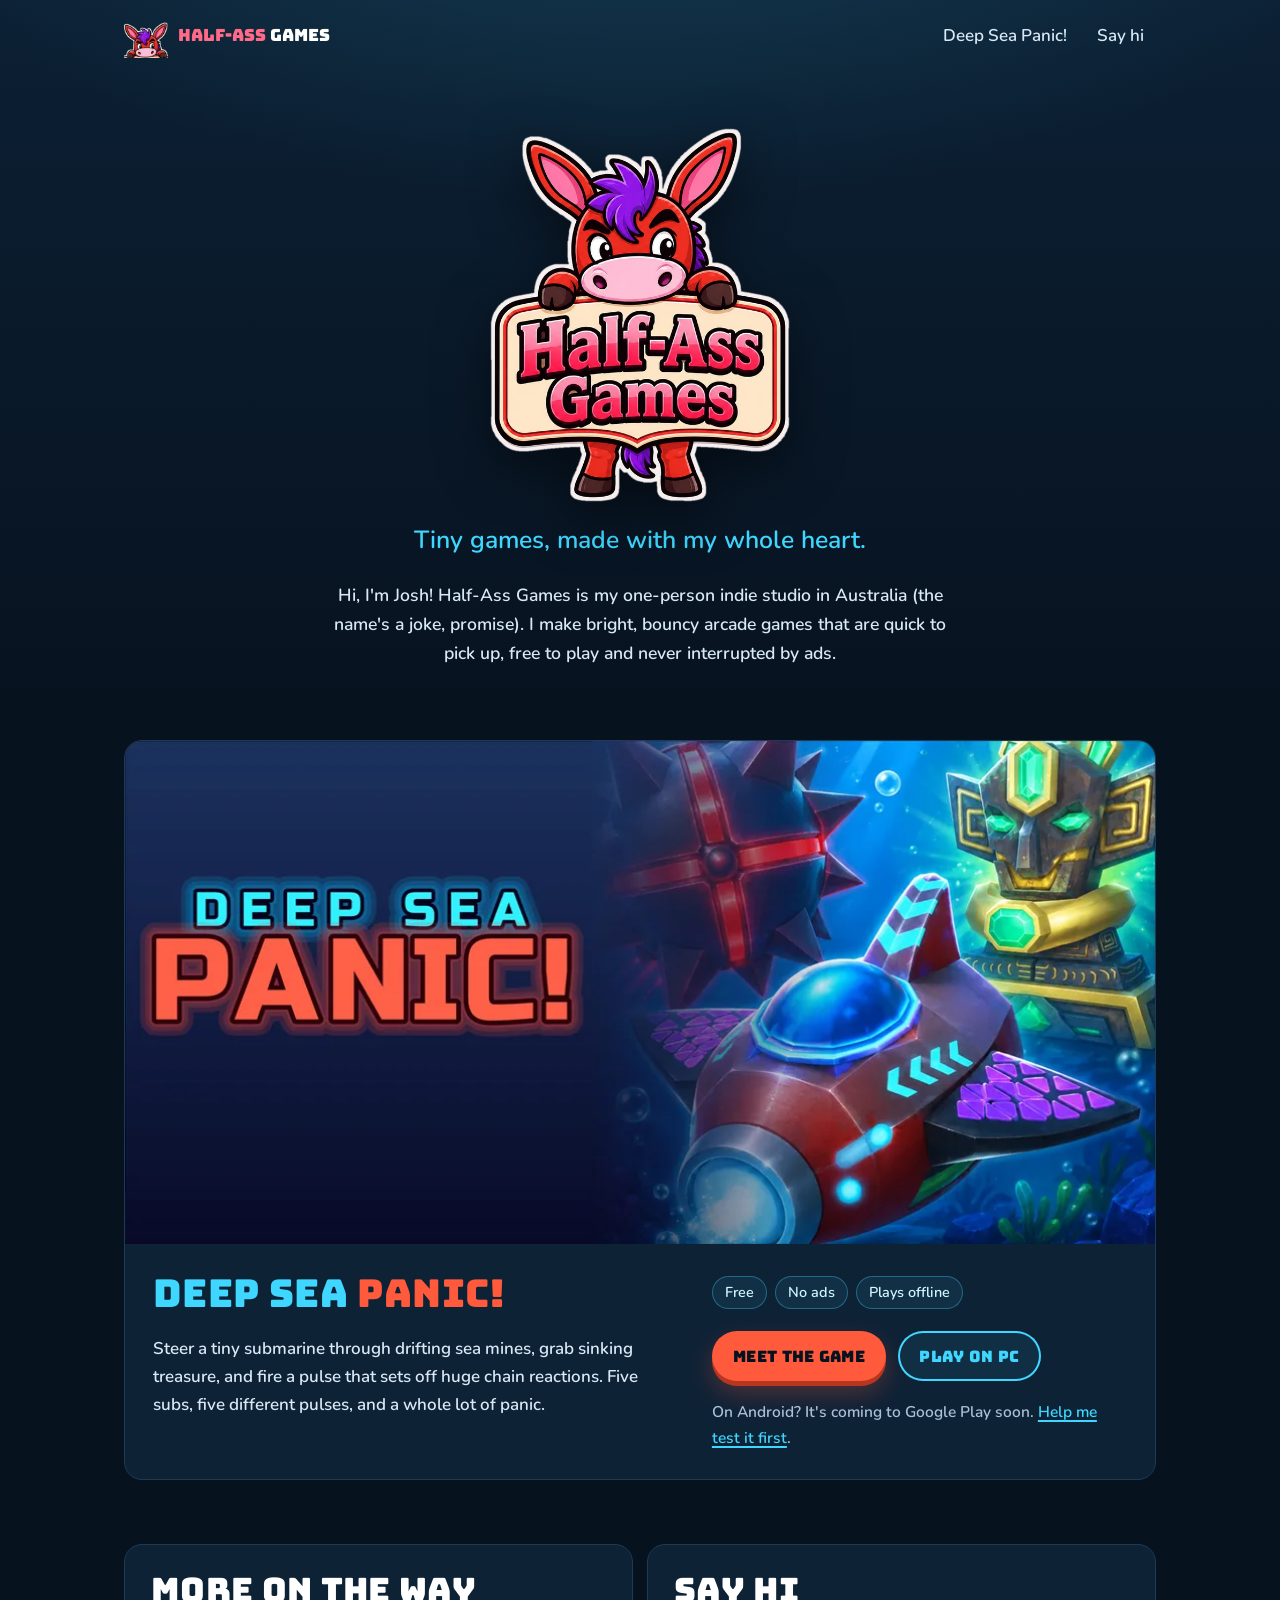
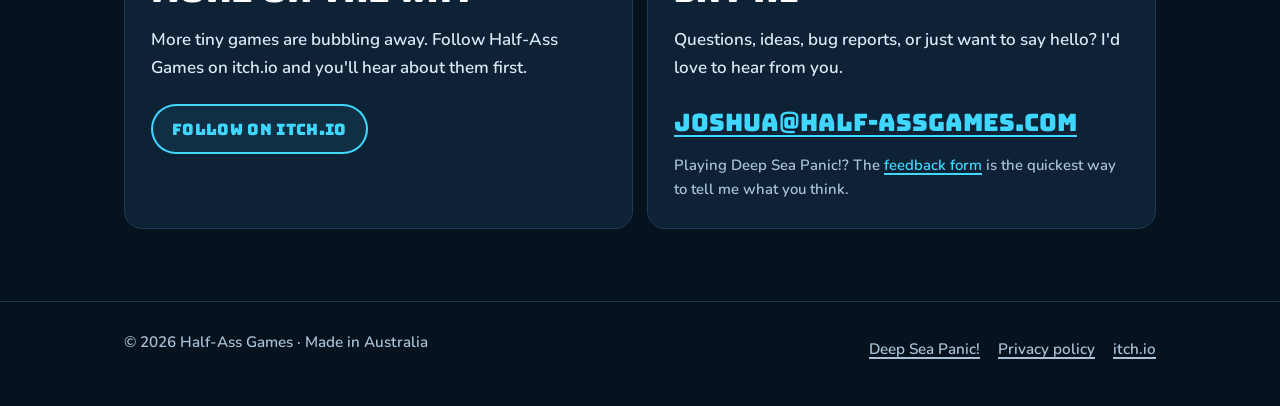
==== docs/index.html @ 7a8c6b15 "First version of the Half-Ass Games website Home page, the Deep Sea Panic! page and the privacy poli" ====
<!doctype html>
<html lang="en-AU">
<head>
  <meta charset="utf-8">
  <meta name="viewport" content="width=device-width, initial-scale=1">
  <title>Half-Ass Games: tiny games, made with heart</title>
  <meta name="description" content="Half-Ass Games is a one-person indie studio in Australia making bright, bouncy arcade games. Play Deep Sea Panic! free, with no ads.">
  <link rel="canonical" href="https://half-assgames.com/">
  <meta name="theme-color" content="#07121F">
  <link rel="icon" href="favicon-48.png" sizes="48x48" type="image/png">
  <link rel="icon" href="icon-192.png" sizes="192x192" type="image/png">
  <link rel="apple-touch-icon" href="apple-touch-icon.png">
  <link rel="preload" href="fonts/bungee.woff2" as="font" type="font/woff2" crossorigin>
  <link rel="stylesheet" href="css/site.css">

  <meta property="og:type" content="website">
  <meta property="og:site_name" content="Half-Ass Games">
  <meta property="og:title" content="Half-Ass Games">
  <meta property="og:description" content="A tiny indie studio in Australia making bright, bouncy arcade games. Free to play, no ads.">
  <meta property="og:url" content="https://half-assgames.com/">
  <meta property="og:image" content="https://half-assgames.com/img/half-ass-games-share.jpg">
  <meta property="og:image:width" content="1200">
  <meta property="og:image:height" content="630">
  <meta property="og:image:alt" content="The Half-Ass Games logo: a cheeky red donkey holding up a sign.">
  <meta name="twitter:card" content="summary_large_image">

  <script type="application/ld+json">
  {
    "@context": "https://schema.org",
    "@type": "Organization",
    "name": "Half-Ass Games",
    "url": "https://half-assgames.com/",
    "logo": "https://half-assgames.com/icon-192.png",
    "email": "joshua@half-assgames.com",
    "sameAs": ["https://half-assgames.itch.io/"]
  }
  </script>
</head>
<body>
  <a class="skip" href="#main">Skip to content</a>

  <header class="site-header">
    <div class="wrap">
      <a class="brand" href="./" aria-current="page">
        <img src="img/donkey-128.webp" width="44" height="44" alt="">
        <span><span class="half">Half-Ass</span> Games</span>
      </a>
      <nav class="site-nav" aria-label="Main">
        <a href="deep-sea-panic/">Deep Sea Panic!</a>
        <a href="#say-hi">Say hi</a>
      </nav>
    </div>
  </header>

  <main id="main">
    <section class="hero">
      <div class="bubbles" aria-hidden="true"><span></span><span></span><span></span><span></span><span></span><span></span><span></span></div>
      <div class="wrap">
        <h1><img src="img/half-ass-games-logo.webp" width="560" height="698" alt="Half-Ass Games" fetchpriority="high"></h1>
        <p class="tagline">Tiny games, made with my whole heart.</p>
        <p class="hello">
          Hi, I'm Josh! Half-Ass Games is my one-person indie studio in Australia
          (the name's a joke, promise). I make bright, bouncy arcade games that are quick to
          pick up, free to play and never interrupted by ads.
        </p>
      </div>
    </section>

    <section class="section" aria-labelledby="game-title">
      <div class="wrap">
        <article class="card feature">
          <a class="art" href="deep-sea-panic/" tabindex="-1" aria-hidden="true">
            <img src="img/deep-sea-panic/key-art-1024.webp"
                 srcset="img/deep-sea-panic/key-art-640.webp 640w, img/deep-sea-panic/key-art-1024.webp 1024w"
                 sizes="(min-width: 1080px) 1032px, 100vw"
                 width="1024" height="500" alt="">
          </a>
          <div class="body">
            <div class="copy">
            <h2 id="game-title" class="title-split"><span class="sea">Deep Sea</span> <span class="panic">Panic!</span></h2>
            <p>
              Steer a tiny submarine through drifting sea mines, grab sinking treasure, and fire a
              pulse that sets off huge chain reactions. Five subs, five different pulses, and a whole
              lot of panic.
            </p>
            </div>
            <div class="actions">
            <ul class="chips" aria-label="At a glance">
              <li>Free</li>
              <li>No ads</li>
              <li>Plays offline</li>
            </ul>
            <div class="buttons">
              <a class="btn btn-main" href="deep-sea-panic/">Meet the game</a>
              <a class="btn btn-soft" href="https://half-assgames.itch.io/deepseapanic">Play on PC</a>
            </div>
            <p class="status">
              On Android? It's coming to Google Play soon.
              <a href="deep-sea-panic/#android">Help me test it first</a>.
            </p>
            </div>
          </div>
        </article>
      </div>
    </section>

    <section class="section" aria-labelledby="more-title">
      <div class="wrap">
        <div class="grid">
          <div class="card">
            <h2 id="more-title">More on the way</h2>
            <p>
              More tiny games are bubbling away. Follow Half-Ass Games on itch.io and you'll hear
              about them first.
            </p>
            <div class="buttons">
              <a class="btn btn-soft" href="https://half-assgames.itch.io/">Follow on itch.io</a>
            </div>
          </div>

          <div class="card" id="say-hi">
            <h2>Say hi</h2>
            <p>Questions, ideas, bug reports, or just want to say hello? I'd love to hear from you.</p>
            <a class="contact-email" href="mailto:joshua@half-assgames.com">joshua@half-assgames.com</a>
            <p class="small">
              Playing Deep Sea Panic!? The
              <a href="https://docs.google.com/forms/d/e/1FAIpQLScMLXOUElsej9TgpEuanRhJ2T6ZHBi3X1LBrDeRtGZzReHrkA/viewform">feedback form</a>
              is the quickest way to tell me what you think.
            </p>
          </div>
        </div>
      </div>
    </section>
  </main>

  <footer class="site-footer">
    <div class="wrap">
      <p>© 2026 Half-Ass Games · Made in Australia</p>
      <ul>
        <li><a href="deep-sea-panic/">Deep Sea Panic!</a></li>
        <li><a href="deep-sea-panic/privacy/">Privacy policy</a></li>
        <li><a href="https://half-assgames.itch.io/">itch.io</a></li>
      </ul>
    </div>
  </footer>
</body>
</html>
---- docs/css/site.css ----
/* Half-Ass Games: one stylesheet for the whole site.
   Colours match the Deep Sea Panic! itch.io theme. Fonts are the game's own (SIL OFL). */

@font-face {
  font-family: "Bungee";
  src: url("../fonts/bungee.woff2") format("woff2");
  font-display: swap;
}
@font-face {
  font-family: "Nunito";
  src: url("../fonts/nunito-semibold.woff2") format("woff2");
  font-weight: 600;
  font-display: swap;
}

:root {
  color-scheme: dark;
  --bg: #07121F;          /* itch background */
  --panel: #0E2236;       /* itch page */
  --panel-2: #123049;
  --line: #1E3A55;        /* itch borders */
  --text: #D9E8F5;        /* itch text */
  --muted: #A9C1D6;
  --cyan: #3FD7FF;        /* "DEEP SEA" */
  --orange: #FF5A3C;      /* "PANIC!" and buttons */
  --orange-deep: #B8361F;
  --donkey: #FF6A88;      /* the pink of "Half-Ass" on the studio logo */
  --radius: 18px;
  --wrap: 1080px;
  --display: "Bungee", "Arial Black", Impact, sans-serif;
  --body: "Nunito", ui-rounded, "Segoe UI", system-ui, -apple-system, Roboto, sans-serif;
}

*, *::before, *::after { box-sizing: border-box; }

html { -webkit-text-size-adjust: 100%; scroll-behavior: smooth; }

body {
  margin: 0;
  min-height: 100vh;
  display: flex;
  flex-direction: column;
  background-color: var(--bg);
  background-image:
    radial-gradient(1100px 520px at 50% -160px, rgba(63, 215, 255, 0.16), transparent 70%),
    linear-gradient(180deg, #0C2034 0, var(--bg) 720px);
  background-repeat: no-repeat;
  color: var(--text);
  font: 600 1.0625rem/1.65 var(--body);
  font-synthesis: none;
  overflow-x: hidden;
}

main { flex: 1; }

img { display: block; max-width: 100%; height: auto; }

a { color: var(--cyan); text-underline-offset: 0.18em; text-decoration-thickness: 2px; }
a:hover { color: #8DE9FF; }

:focus-visible { outline: 3px solid var(--cyan); outline-offset: 3px; border-radius: 6px; }

strong { font-weight: inherit; color: #fff; }

h1, h2, h3 {
  font-family: var(--display);
  font-weight: 400;
  line-height: 1.15;
  letter-spacing: 0.01em;
  margin: 0 0 0.5em;
  color: #fff;
  text-wrap: balance;
}
h2 { font-size: clamp(1.45rem, 4.2vw, 2.1rem); }
h3 { font-size: 1.15rem; }
p { margin: 0 0 1em; }
p:last-child { margin-bottom: 0; }

.wrap { width: 100%; max-width: var(--wrap); margin: 0 auto; padding: 0 16px; }
@media (min-width: 640px) { .wrap { padding: 0 24px; } }

.skip {
  position: absolute; left: 16px; top: -100px; z-index: 10;
  background: var(--orange); color: var(--bg); padding: 10px 16px; border-radius: 10px;
  font-family: var(--display); text-decoration: none;
}
.skip:focus { top: 12px; }

.sr-only {
  position: absolute; width: 1px; height: 1px; padding: 0; margin: -1px;
  overflow: hidden; clip: rect(0 0 0 0); white-space: nowrap; border: 0;
}

/* ---------- Header and footer ---------- */

.site-header { padding: 14px 0; }
.site-header .wrap {
  display: flex; flex-wrap: wrap; align-items: center; justify-content: space-between; gap: 8px 20px;
}
.brand {
  display: inline-flex; align-items: center; gap: 10px;
  color: #fff; text-decoration: none; font-family: var(--display); font-size: 1.05rem;
}
.brand:hover { color: #fff; }
.brand img { width: 44px; height: 44px; }
.brand .half { color: var(--donkey); }

.site-nav { display: flex; gap: 4px 6px; flex-wrap: wrap; }
.site-nav a {
  color: var(--text); text-decoration: none; padding: 8px 12px; border-radius: 999px;
}
.site-nav a:hover { background: rgba(63, 215, 255, 0.1); color: #fff; }
.site-nav a[aria-current="page"] { color: var(--cyan); }
@media (max-width: 520px) { .site-nav { margin-left: -12px; } }

.site-footer {
  margin-top: 72px; padding: 28px 0 36px;
  border-top: 1px solid var(--line); color: var(--muted); font-size: 0.95rem;
}
.site-footer .wrap { display: flex; flex-wrap: wrap; gap: 10px 24px; justify-content: space-between; align-items: center; }
.site-footer ul { list-style: none; display: flex; flex-wrap: wrap; gap: 6px 18px; margin: 0; padding: 0; }
.site-footer a { color: var(--muted); }
.site-footer a:hover { color: #fff; }

/* ---------- Buttons and chips ---------- */

.buttons { display: flex; flex-wrap: wrap; gap: 12px; margin: 22px 0 0; }

.btn {
  display: inline-flex; align-items: center; justify-content: center; gap: 0.5em;
  min-height: 50px; padding: 0.7em 1.35em; border-radius: 999px;
  font-family: var(--display); font-size: 0.98rem; line-height: 1.1; letter-spacing: 0.02em;
  text-decoration: none; text-align: center;
  transition: transform 0.12s ease, box-shadow 0.12s ease, background-color 0.12s ease;
}
.btn-main {
  background: var(--orange); color: var(--bg);
  box-shadow: 0 5px 0 var(--orange-deep), 0 12px 26px rgba(255, 90, 60, 0.28);
}
.btn-main:hover { color: var(--bg); background: #FF6E52; transform: translateY(-2px); box-shadow: 0 7px 0 var(--orange-deep), 0 16px 30px rgba(255, 90, 60, 0.34); }
.btn-main:active { transform: translateY(3px); box-shadow: 0 2px 0 var(--orange-deep); }
.btn-soft {
  color: var(--cyan); background: rgba(63, 215, 255, 0.07);
  box-shadow: inset 0 0 0 2px var(--cyan);
}
.btn-soft:hover { color: #fff; background: rgba(63, 215, 255, 0.16); transform: translateY(-2px); }
.btn-soft:active { transform: translateY(1px); }

.chips { display: flex; flex-wrap: wrap; gap: 8px; list-style: none; margin: 16px 0 0; padding: 0; }
.chips li {
  padding: 4px 12px; border-radius: 999px; font-size: 0.9rem;
  background: rgba(63, 215, 255, 0.08); border: 1px solid rgba(63, 215, 255, 0.35); color: #CFF5FF;
}

/* ---------- Sections and cards ---------- */

.section { padding: 44px 0 0; }
@media (min-width: 800px) { .section { padding-top: 64px; } }

.section-intro { max-width: 640px; color: var(--muted); margin-bottom: 22px; }

.card {
  background: var(--panel); border: 1px solid var(--line); border-radius: var(--radius); padding: 20px;
}
@media (min-width: 640px) { .card { padding: 26px; } }

.grid { display: grid; gap: 14px; grid-template-columns: repeat(auto-fit, minmax(min(100%, 250px), 1fr)); }

.card h3 { margin-bottom: 0.35em; }
.card .kicker { color: var(--cyan); margin: 0 0 0.4em; }

.list-bubbles { list-style: none; margin: 0; padding: 0; display: grid; gap: 10px; }
.list-bubbles li { position: relative; padding-left: 30px; }
.list-bubbles li::before {
  content: ""; position: absolute; left: 4px; top: 0.48em; width: 13px; height: 13px; border-radius: 50%;
  background: radial-gradient(circle at 35% 35%, #fff 0 18%, rgba(63, 215, 255, 0.9) 22%, rgba(63, 215, 255, 0.35) 70%);
  box-shadow: 0 0 10px rgba(63, 215, 255, 0.45);
}

/* ---------- Home: hero ---------- */

.hero { position: relative; padding: 36px 0 8px; text-align: center; }
@media (min-width: 800px) { .hero { padding-top: 56px; } }
.hero h1 { margin: 0 auto 18px; width: clamp(210px, 58vw, 300px); }
.hero h1 img {
  width: 100%;
  animation: bob 5s ease-in-out infinite; transform-origin: 50% 90%;
  filter: drop-shadow(0 16px 26px rgba(0, 0, 0, 0.5));
}
.hero .tagline { font-size: clamp(1.2rem, 3.6vw, 1.55rem); color: var(--cyan); margin-bottom: 0.8em; }
.hero .hello { max-width: 620px; margin: 0 auto; color: var(--text); font-size: 1.1rem; }

@keyframes bob {
  0%, 100% { transform: translateY(0) rotate(-2deg); }
  50% { transform: translateY(-8px) rotate(2deg); }
}

/* Bubbles drifting up behind the heroes */
.bubbles { position: absolute; inset: 0; overflow: hidden; pointer-events: none; z-index: -1; }
.bubbles span {
  position: absolute; bottom: -40px; border-radius: 50%;
  border: 2px solid rgba(63, 215, 255, 0.35);
  background: radial-gradient(circle at 32% 30%, rgba(255, 255, 255, 0.5) 0 12%, rgba(63, 215, 255, 0.06) 40%);
  animation: rise linear infinite;
}
.bubbles span:nth-child(1) { left: 8%;  width: 14px; height: 14px; animation-duration: 11s; animation-delay: -2s; }
.bubbles span:nth-child(2) { left: 19%; width: 26px; height: 26px; animation-duration: 15s; animation-delay: -9s; }
.bubbles span:nth-child(3) { left: 31%; width: 10px; height: 10px; animation-duration: 9s;  animation-delay: -5s; }
.bubbles span:nth-child(4) { left: 68%; width: 18px; height: 18px; animation-duration: 13s; animation-delay: -1s; }
.bubbles span:nth-child(5) { left: 79%; width: 30px; height: 30px; animation-duration: 17s; animation-delay: -7s; }
.bubbles span:nth-child(6) { left: 90%; width: 12px; height: 12px; animation-duration: 10s; animation-delay: -4s; }
.bubbles span:nth-child(7) { left: 55%; width: 9px;  height: 9px;  animation-duration: 12s; animation-delay: -11s; }

@keyframes rise {
  from { transform: translate(0, 0); opacity: 0; }
  10% { opacity: 1; }
  50% { transform: translate(14px, -50vh); }
  to { transform: translate(-6px, -100vh); opacity: 0; }
}

/* ---------- Home: featured game ---------- */

.feature { overflow: hidden; padding: 0; }
.feature .art { display: block; background: #0B1A2B; }
.feature .art img { width: 100%; aspect-ratio: 1024 / 500; }
.feature .body { padding: 20px; }
@media (min-width: 640px) { .feature .body { padding: 28px; } }
@media (min-width: 900px) {
  .feature .body { display: grid; grid-template-columns: 1.25fr 1fr; gap: 12px 40px; align-items: start; }
  .feature .actions .chips { margin-top: 4px; }
}
.feature .status { margin: 18px 0 0; color: var(--muted); font-size: 0.97rem; }

.title-split { font-size: clamp(1.7rem, 5vw, 2.4rem); }
.title-split .sea { color: var(--cyan); }
.title-split .panic { color: var(--orange); }

.contact-email {
  display: inline-block; font-family: var(--display); font-size: clamp(1rem, 4.4vw, 1.5rem);
  word-break: break-word; margin: 4px 0 10px;
}

/* ---------- Game page ---------- */

.game-hero { position: relative; padding-top: 18px; }
.game-hero .keyart {
  border-radius: var(--radius); overflow: hidden; border: 1px solid var(--line);
  box-shadow: 0 20px 50px rgba(0, 0, 0, 0.45), 0 0 60px rgba(63, 215, 255, 0.12);
}
.game-hero .keyart img { width: 100%; aspect-ratio: 1024 / 500; }
.game-hero .intro { margin-top: 26px; max-width: 760px; }
.game-hero h1 { font-size: clamp(2rem, 7vw, 3.3rem); margin-bottom: 0.2em; }
.game-hero h1 .sea { color: var(--cyan); }
.game-hero h1 .panic { color: var(--orange); }
.game-hero .tagline { font-size: clamp(1.12rem, 3.2vw, 1.35rem); color: #fff; }

.trailer {
  position: relative; display: block; width: 100%; aspect-ratio: 16 / 9; overflow: hidden;
  border-radius: var(--radius); border: 1px solid var(--line); background: #000; color: #fff;
}
.trailer img, .trailer iframe { position: absolute; inset: 0; width: 100%; height: 100%; border: 0; }
.trailer img { object-fit: cover; opacity: 0.85; transition: opacity 0.2s ease, transform 0.4s ease; }
.trailer:hover img { opacity: 1; transform: scale(1.02); }
.trailer .play {
  position: absolute; left: 50%; bottom: 8%; transform: translateX(-50%);
  display: flex; align-items: center; gap: 12px; padding: 14px 24px 14px 16px; border-radius: 999px;
  background: var(--orange); color: var(--bg); font-family: var(--display); font-size: 1rem; white-space: nowrap;
  box-shadow: 0 5px 0 var(--orange-deep), 0 14px 30px rgba(0, 0, 0, 0.45);
}
.trailer .play::before {
  content: ""; width: 0; height: 0; margin-left: 6px;
  border-left: 16px solid var(--bg); border-top: 10px solid transparent; border-bottom: 10px solid transparent;
}
.trailer-note { color: var(--muted); font-size: 0.9rem; margin-top: 10px; }

.shots { display: grid; gap: 12px; grid-template-columns: 1fr; list-style: none; margin: 0; padding: 0; }
@media (min-width: 720px) {
  .shots { grid-template-columns: 1fr 1fr; }
  .shots li:first-child { grid-column: 1 / -1; }
}
.shots a { display: block; border-radius: 14px; overflow: hidden; border: 1px solid var(--line); }
.shots img { width: 100%; aspect-ratio: 2 / 1; object-fit: cover; transition: transform 0.3s ease; }
.shots a:hover img { transform: scale(1.025); }

.sub-card h3 { color: #fff; }
.sub-card .kicker { font-family: var(--display); font-size: 0.85rem; letter-spacing: 0.03em; }

.callout {
  background: linear-gradient(135deg, rgba(63, 215, 255, 0.12), rgba(255, 90, 60, 0.1));
  border: 1px solid rgba(63, 215, 255, 0.35); border-radius: var(--radius); padding: 22px;
}
.callout h3 { color: var(--cyan); }

.steps { list-style: none; counter-reset: step; margin: 16px 0; padding: 0; display: grid; gap: 14px; }
.steps li { counter-increment: step; position: relative; padding-left: 50px; min-height: 36px; }
.steps li::before {
  content: counter(step); position: absolute; left: 0; top: -2px;
  width: 36px; height: 36px; border-radius: 50%; display: grid; place-items: center;
  background: var(--orange); color: var(--bg); font-family: var(--display); font-size: 1rem;
}
.steps .btn { margin-top: 8px; min-height: 44px; font-size: 0.9rem; padding: 0.6em 1.1em; }

.get-it { align-items: start; }
.get-it .card { display: flex; flex-direction: column; }
.get-it .card .buttons { margin-top: auto; padding-top: 6px; }
.small { font-size: 0.93rem; color: var(--muted); }

/* ---------- Text pages (privacy) ---------- */

.prose { max-width: 720px; padding-top: 20px; }
.prose h1 { font-size: clamp(1.7rem, 6vw, 2.5rem); color: #fff; }
.prose h2 { font-size: 1.2rem; color: var(--cyan); margin: 1.9em 0 0.5em; }
.prose p, .prose li { color: var(--text); }
.prose ul { padding-left: 1.3em; margin: 0 0 1em; }
.prose li { margin-bottom: 0.3em; }
.prose .date { color: var(--muted); }
.prose .summary {
  border: 1px solid rgba(63, 215, 255, 0.45); border-radius: 14px; padding: 16px 20px;
  background: rgba(63, 215, 255, 0.07); color: #fff;
}
.prose hr { border: 0; border-top: 1px solid var(--line); margin: 40px 0 0; }

/* ---------- 404 ---------- */

.lost { text-align: center; padding: 60px 0 20px; }
.lost img { width: 128px; margin: 0 auto 16px; animation: bob 4.5s ease-in-out infinite; }
.lost h1 { font-size: clamp(1.8rem, 7vw, 3rem); }
.lost .buttons { justify-content: center; }

@media (prefers-reduced-motion: reduce) {
  html { scroll-behavior: auto; }
  *, *::before, *::after { animation: none !important; transition: none !important; }
  .bubbles { display: none; }
}
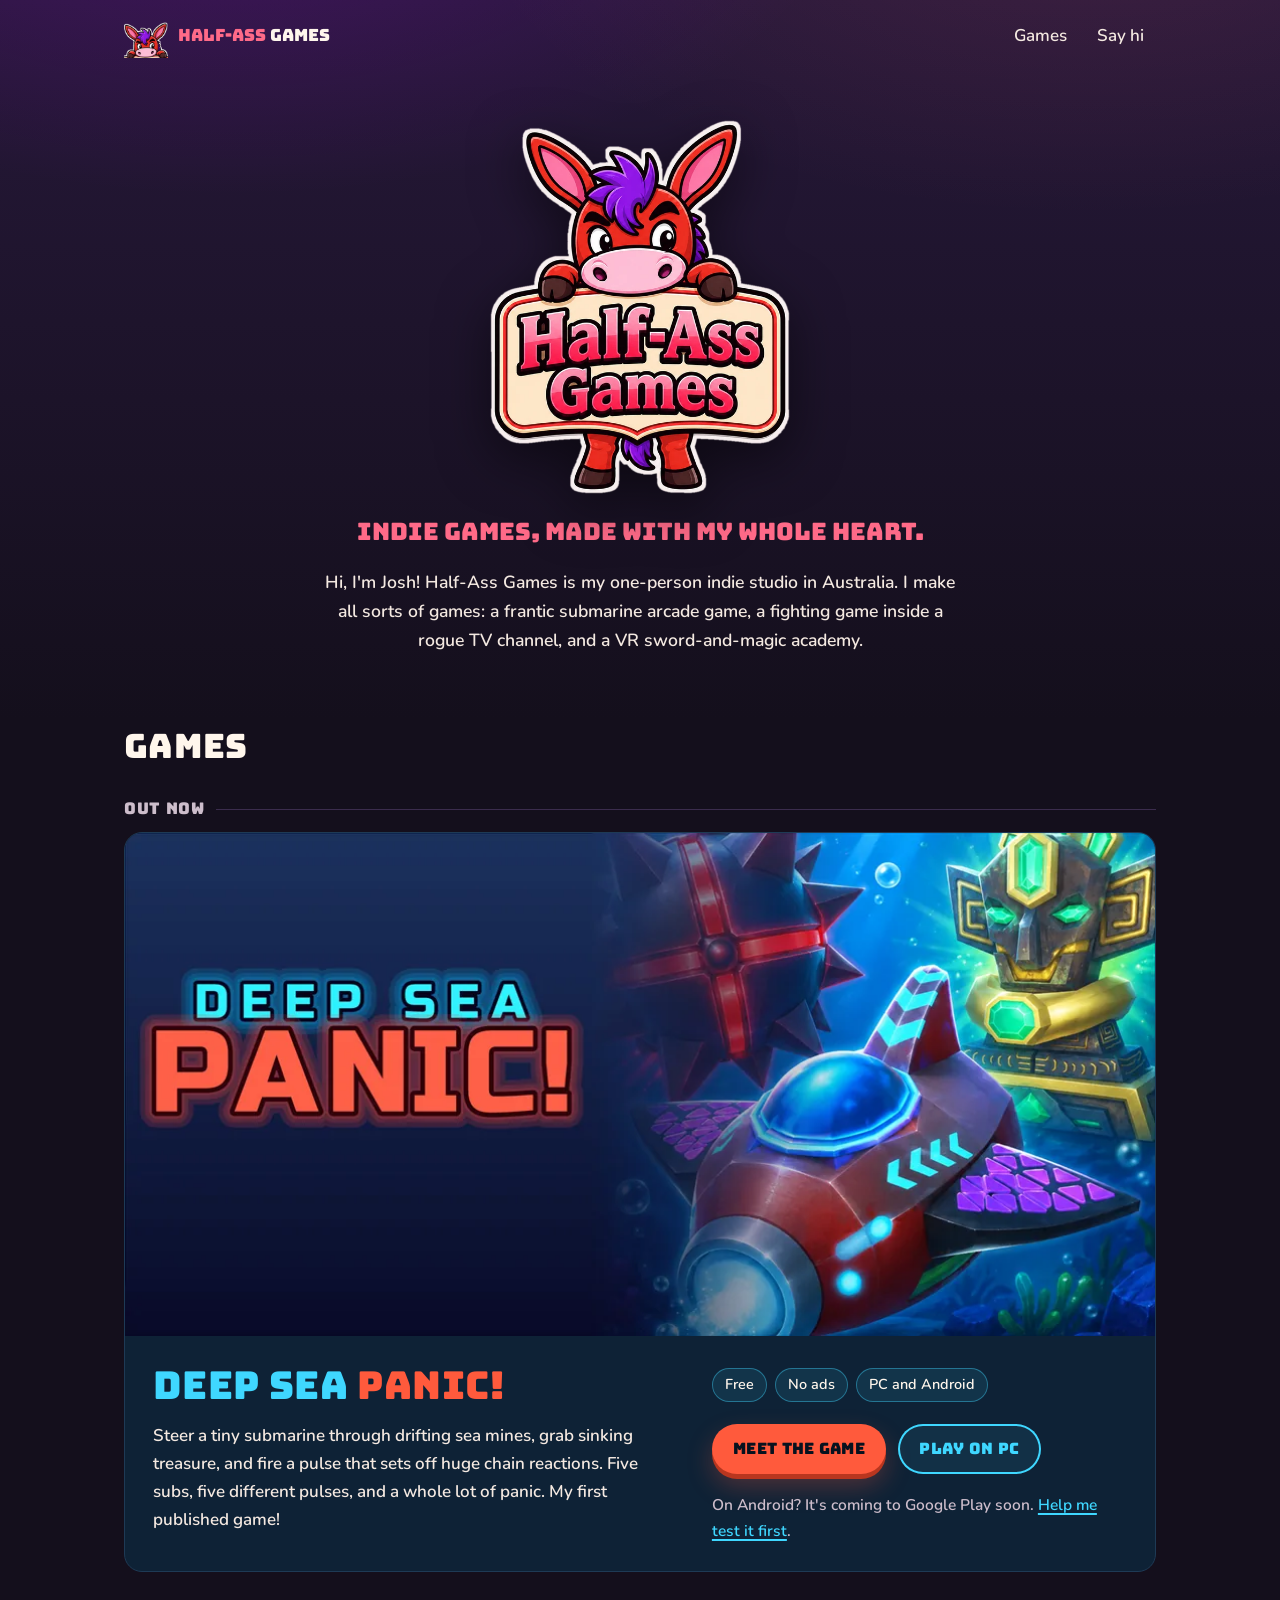
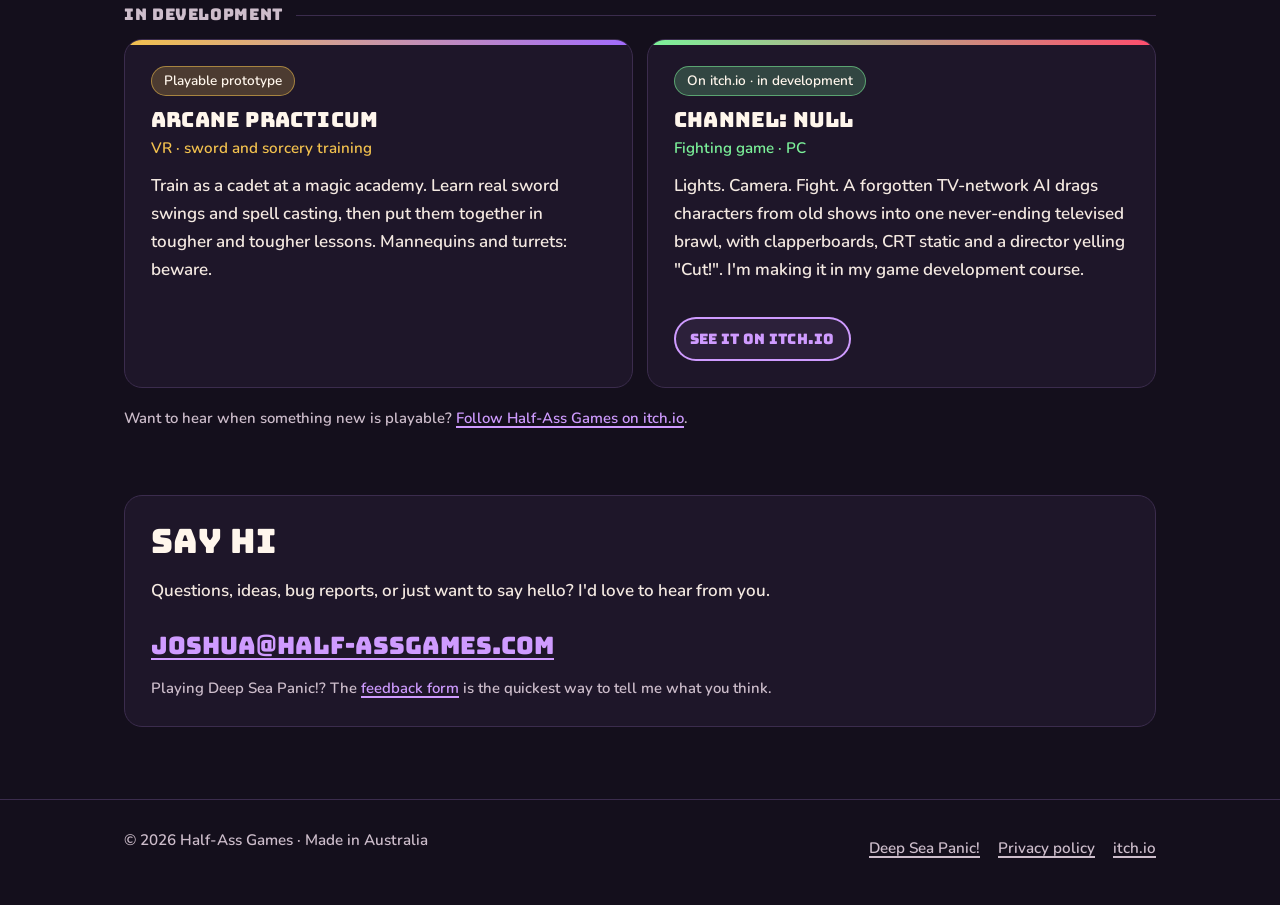
==== commit eab52048: "Studio pages get their own look and a wider range of games The home and 404 pages now use the donkey" ====
--- a/docs/index.html
+++ b/docs/index.html
@@ -3,10 +3,10 @@
 <head>
   <meta charset="utf-8">
   <meta name="viewport" content="width=device-width, initial-scale=1">
-  <title>Half-Ass Games: tiny games, made with heart</title>
-  <meta name="description" content="Half-Ass Games is a one-person indie studio in Australia making bright, bouncy arcade games. Play Deep Sea Panic! free, with no ads.">
+  <title>Half-Ass Games: indie games, made with heart</title>
+  <meta name="description" content="Half-Ass Games is Josh's one-person indie studio in Australia. Play Deep Sea Panic!, and see what's in the works: a VR magic academy and a TV-show fighting game.">
   <link rel="canonical" href="https://half-assgames.com/">
-  <meta name="theme-color" content="#07121F">
+  <meta name="theme-color" content="#140F1C">
   <link rel="icon" href="favicon-48.png" sizes="48x48" type="image/png">
   <link rel="icon" href="icon-192.png" sizes="192x192" type="image/png">
   <link rel="apple-touch-icon" href="apple-touch-icon.png">
@@ -16,7 +16,7 @@
   <meta property="og:type" content="website">
   <meta property="og:site_name" content="Half-Ass Games">
   <meta property="og:title" content="Half-Ass Games">
-  <meta property="og:description" content="A tiny indie studio in Australia making bright, bouncy arcade games. Free to play, no ads.">
+  <meta property="og:description" content="Indie games, made with my whole heart. A one-person studio in Australia.">
   <meta property="og:url" content="https://half-assgames.com/">
   <meta property="og:image" content="https://half-assgames.com/img/half-ass-games-share.jpg">
   <meta property="og:image:width" content="1200">
@@ -41,12 +41,12 @@
 
   <header class="site-header">
     <div class="wrap">
-      <a class="brand" href="./" aria-current="page">
+      <a class="brand" href="./">
         <img src="img/donkey-128.webp" width="44" height="44" alt="">
         <span><span class="half">Half-Ass</span> Games</span>
       </a>
       <nav class="site-nav" aria-label="Main">
-        <a href="deep-sea-panic/">Deep Sea Panic!</a>
+        <a href="#games">Games</a>
         <a href="#say-hi">Say hi</a>
       </nav>
     </div>
@@ -54,21 +54,23 @@
 
   <main id="main">
     <section class="hero">
-      <div class="bubbles" aria-hidden="true"><span></span><span></span><span></span><span></span><span></span><span></span><span></span></div>
       <div class="wrap">
         <h1><img src="img/half-ass-games-logo.webp" width="560" height="698" alt="Half-Ass Games" fetchpriority="high"></h1>
-        <p class="tagline">Tiny games, made with my whole heart.</p>
+        <p class="tagline">Indie games, <span class="nowrap">made with my whole heart.</span></p>
         <p class="hello">
-          Hi, I'm Josh! Half-Ass Games is my one-person indie studio in Australia
-          (the name's a joke, promise). I make bright, bouncy arcade games that are quick to
-          pick up, free to play and never interrupted by ads.
+          Hi, I'm Josh! Half-Ass Games is my one-person indie studio in Australia. I make all
+          sorts of games: a frantic submarine arcade game, a fighting game inside a rogue TV
+          channel, and a VR sword-and-magic academy.
         </p>
       </div>
     </section>
 
-    <section class="section" aria-labelledby="game-title">
+    <section class="section" id="games" aria-labelledby="games-title">
       <div class="wrap">
-        <article class="card feature">
+        <h2 id="games-title">Games</h2>
+
+        <h3 class="group-title">Out now</h3>
+        <article class="card feature" aria-labelledby="dsp-title">
           <a class="art" href="deep-sea-panic/" tabindex="-1" aria-hidden="true">
             <img src="img/deep-sea-panic/key-art-1024.webp"
                  srcset="img/deep-sea-panic/key-art-640.webp 640w, img/deep-sea-panic/key-art-1024.webp 1024w"
@@ -77,57 +79,76 @@
           </a>
           <div class="body">
             <div class="copy">
-            <h2 id="game-title" class="title-split"><span class="sea">Deep Sea</span> <span class="panic">Panic!</span></h2>
-            <p>
-              Steer a tiny submarine through drifting sea mines, grab sinking treasure, and fire a
-              pulse that sets off huge chain reactions. Five subs, five different pulses, and a whole
-              lot of panic.
-            </p>
+              <h3 id="dsp-title" class="title-split"><span class="sea">Deep Sea</span> <span class="panic">Panic!</span></h3>
+              <p>
+                Steer a tiny submarine through drifting sea mines, grab sinking treasure, and fire a
+                pulse that sets off huge chain reactions. Five subs, five different pulses, and a whole
+                lot of panic. My first published game!
+              </p>
             </div>
             <div class="actions">
-            <ul class="chips" aria-label="At a glance">
-              <li>Free</li>
-              <li>No ads</li>
-              <li>Plays offline</li>
-            </ul>
-            <div class="buttons">
-              <a class="btn btn-main" href="deep-sea-panic/">Meet the game</a>
-              <a class="btn btn-soft" href="https://half-assgames.itch.io/deepseapanic">Play on PC</a>
-            </div>
-            <p class="status">
-              On Android? It's coming to Google Play soon.
-              <a href="deep-sea-panic/#android">Help me test it first</a>.
-            </p>
+              <ul class="chips" aria-label="At a glance">
+                <li>Free</li>
+                <li>No ads</li>
+                <li>PC and Android</li>
+              </ul>
+              <div class="buttons">
+                <a class="btn btn-main" href="deep-sea-panic/">Meet the game</a>
+                <a class="btn btn-soft" href="https://half-assgames.itch.io/deepseapanic">Play on PC</a>
+              </div>
+              <p class="status">
+                On Android? It's coming to Google Play soon.
+                <a href="deep-sea-panic/#android">Help me test it first</a>.
+              </p>
             </div>
           </div>
         </article>
+
+        <h3 class="group-title">In development</h3>
+        <div class="grid">
+          <article class="card project p-arcane">
+            <p class="tag">Playable prototype</p>
+            <h3>Arcane Practicum</h3>
+            <p class="genre">VR · sword and sorcery training</p>
+            <p>
+              Train as a cadet at a magic academy. Learn real sword swings and spell casting, then
+              put them together in tougher and tougher lessons. Mannequins and turrets: beware.
+            </p>
+          </article>
+
+          <article class="card project p-channel">
+            <p class="tag">On itch.io · in development</p>
+            <h3>Channel: NULL</h3>
+            <p class="genre">Fighting game · PC</p>
+            <p>
+              Lights. Camera. Fight. A forgotten TV-network AI drags characters from old shows
+              into one never-ending televised brawl, with clapperboards, CRT static and a director
+              yelling "Cut!". I'm making it in my game development course.
+            </p>
+            <div class="buttons">
+              <a class="btn btn-soft" href="https://half-assgames.itch.io/channel-null">See it on itch.io</a>
+            </div>
+          </article>
+        </div>
+
+        <p class="small" style="margin-top: 18px;">
+          Want to hear when something new is playable?
+          <a href="https://half-assgames.itch.io/">Follow Half-Ass Games on itch.io</a>.
+        </p>
       </div>
     </section>
 
-    <section class="section" aria-labelledby="more-title">
+    <section class="section" id="say-hi" aria-labelledby="hi-title">
       <div class="wrap">
-        <div class="grid">
-          <div class="card">
-            <h2 id="more-title">More on the way</h2>
-            <p>
-              More tiny games are bubbling away. Follow Half-Ass Games on itch.io and you'll hear
-              about them first.
-            </p>
-            <div class="buttons">
-              <a class="btn btn-soft" href="https://half-assgames.itch.io/">Follow on itch.io</a>
-            </div>
-          </div>
-
-          <div class="card" id="say-hi">
-            <h2>Say hi</h2>
-            <p>Questions, ideas, bug reports, or just want to say hello? I'd love to hear from you.</p>
-            <a class="contact-email" href="mailto:joshua@half-assgames.com">joshua@half-assgames.com</a>
-            <p class="small">
-              Playing Deep Sea Panic!? The
-              <a href="https://docs.google.com/forms/d/e/1FAIpQLScMLXOUElsej9TgpEuanRhJ2T6ZHBi3X1LBrDeRtGZzReHrkA/viewform">feedback form</a>
-              is the quickest way to tell me what you think.
-            </p>
-          </div>
+        <div class="card">
+          <h2 id="hi-title">Say hi</h2>
+          <p>Questions, ideas, bug reports, or just want to say hello? I'd love to hear from you.</p>
+          <a class="contact-email" href="mailto:joshua@half-assgames.com">joshua@half-assgames.com</a>
+          <p class="small">
+            Playing Deep Sea Panic!? The
+            <a href="https://docs.google.com/forms/d/e/1FAIpQLScMLXOUElsej9TgpEuanRhJ2T6ZHBi3X1LBrDeRtGZzReHrkA/viewform">feedback form</a>
+            is the quickest way to tell me what you think.
+          </p>
         </div>
       </div>
     </section>
--- a/docs/css/site.css
+++ b/docs/css/site.css
@@ -1,5 +1,7 @@
 /* Half-Ass Games: one stylesheet for the whole site.
-   Colours match the Deep Sea Panic! itch.io theme. Fonts are the game's own (SIL OFL). */
+   Studio pages use the donkey's colours. Pages with <body class="theme-sea"> (Deep Sea Panic!
+   and its privacy policy) switch to the game's deep-sea colours from its itch.io page.
+   Fonts are Bungee and Nunito, the same ones the game uses (SIL Open Font License). */
 
 @font-face {
   font-family: "Bungee";
@@ -13,23 +15,54 @@
   font-display: swap;
 }
 
+/* ---------- Colours ---------- */
+
 :root {
   color-scheme: dark;
-  --bg: #07121F;          /* itch background */
-  --panel: #0E2236;       /* itch page */
-  --panel-2: #123049;
-  --line: #1E3A55;        /* itch borders */
-  --text: #D9E8F5;        /* itch text */
-  --muted: #A9C1D6;
-  --cyan: #3FD7FF;        /* "DEEP SEA" */
-  --orange: #FF5A3C;      /* "PANIC!" and buttons */
-  --orange-deep: #B8361F;
-  --donkey: #FF6A88;      /* the pink of "Half-Ass" on the studio logo */
+  /* The studio: the donkey's red-pink, purple mane and cream sign, on a dark plum night */
+  --bg: #140F1C;
+  --bg-top: #261839;
+  --panel: #1E1629;
+  --line: #3B2C4D;
+  --text: #F4E9E1;
+  --muted: #CDBDCB;
+  --heading: #FFF6EC;
+  --accent: #FF5C7A;        /* "Half-Ass" pink-red: main buttons */
+  --accent-hover: #FF7891;
+  --accent-deep: #B52F4B;
+  --accent-ink: #1A0D14;
+  --soft: #CF9BFF;          /* the mane's purple: links, chips, outline buttons */
+  --soft-hover: #E6C9FF;
+  --glow: rgba(186, 0, 255, 0.2);
+  --glow-2: rgba(255, 92, 122, 0.12);
+  --donkey: #FF6A88;
+
   --radius: 18px;
   --wrap: 1080px;
   --display: "Bungee", "Arial Black", Impact, sans-serif;
   --body: "Nunito", ui-rounded, "Segoe UI", system-ui, -apple-system, Roboto, sans-serif;
 }
+
+.theme-sea {
+  /* Deep Sea Panic!: the same colours as its itch.io page */
+  --bg: #07121F;
+  --bg-top: #0C2034;
+  --panel: #0E2236;
+  --line: #1E3A55;
+  --text: #D9E8F5;
+  --muted: #A9C1D6;
+  --heading: #FFFFFF;
+  --accent: #FF5A3C;        /* "PANIC!" */
+  --accent-hover: #FF6E52;
+  --accent-deep: #B8361F;
+  --accent-ink: #07121F;
+  --soft: #3FD7FF;          /* "DEEP SEA" */
+  --soft-hover: #8DE9FF;
+  --glow: rgba(63, 215, 255, 0.16);
+  --glow-2: transparent;
+}
+
+/* ---------- Base ---------- */
 
 *, *::before, *::after { box-sizing: border-box; }
 
@@ -42,8 +75,9 @@
   flex-direction: column;
   background-color: var(--bg);
   background-image:
-    radial-gradient(1100px 520px at 50% -160px, rgba(63, 215, 255, 0.16), transparent 70%),
-    linear-gradient(180deg, #0C2034 0, var(--bg) 720px);
+    radial-gradient(900px 480px at 18% -140px, var(--glow), transparent 70%),
+    radial-gradient(900px 480px at 85% -120px, var(--glow-2), transparent 70%),
+    linear-gradient(180deg, var(--bg-top) 0, var(--bg) 720px);
   background-repeat: no-repeat;
   color: var(--text);
   font: 600 1.0625rem/1.65 var(--body);
@@ -55,12 +89,12 @@
 
 img { display: block; max-width: 100%; height: auto; }
 
-a { color: var(--cyan); text-underline-offset: 0.18em; text-decoration-thickness: 2px; }
-a:hover { color: #8DE9FF; }
-
-:focus-visible { outline: 3px solid var(--cyan); outline-offset: 3px; border-radius: 6px; }
-
-strong { font-weight: inherit; color: #fff; }
+a { color: var(--soft); text-underline-offset: 0.18em; text-decoration-thickness: 2px; }
+a:hover { color: var(--soft-hover); }
+
+:focus-visible { outline: 3px solid var(--soft); outline-offset: 3px; border-radius: 6px; }
+
+strong { font-weight: inherit; color: var(--heading); }
 
 h1, h2, h3 {
   font-family: var(--display);
@@ -68,7 +102,7 @@
   line-height: 1.15;
   letter-spacing: 0.01em;
   margin: 0 0 0.5em;
-  color: #fff;
+  color: var(--heading);
   text-wrap: balance;
 }
 h2 { font-size: clamp(1.45rem, 4.2vw, 2.1rem); }
@@ -81,10 +115,12 @@
 
 .skip {
   position: absolute; left: 16px; top: -100px; z-index: 10;
-  background: var(--orange); color: var(--bg); padding: 10px 16px; border-radius: 10px;
+  background: var(--accent); color: var(--accent-ink); padding: 10px 16px; border-radius: 10px;
   font-family: var(--display); text-decoration: none;
 }
 .skip:focus { top: 12px; }
+
+.nowrap { white-space: nowrap; }
 
 .sr-only {
   position: absolute; width: 1px; height: 1px; padding: 0; margin: -1px;
@@ -99,9 +135,9 @@
 }
 .brand {
   display: inline-flex; align-items: center; gap: 10px;
-  color: #fff; text-decoration: none; font-family: var(--display); font-size: 1.05rem;
-}
-.brand:hover { color: #fff; }
+  color: var(--heading); text-decoration: none; font-family: var(--display); font-size: 1.05rem;
+}
+.brand:hover { color: var(--heading); }
 .brand img { width: 44px; height: 44px; }
 .brand .half { color: var(--donkey); }
 
@@ -109,8 +145,7 @@
 .site-nav a {
   color: var(--text); text-decoration: none; padding: 8px 12px; border-radius: 999px;
 }
-.site-nav a:hover { background: rgba(63, 215, 255, 0.1); color: #fff; }
-.site-nav a[aria-current="page"] { color: var(--cyan); }
+.site-nav a:hover { background: color-mix(in srgb, var(--soft) 14%, transparent); color: var(--heading); }
 @media (max-width: 520px) { .site-nav { margin-left: -12px; } }
 
 .site-footer {
@@ -120,7 +155,7 @@
 .site-footer .wrap { display: flex; flex-wrap: wrap; gap: 10px 24px; justify-content: space-between; align-items: center; }
 .site-footer ul { list-style: none; display: flex; flex-wrap: wrap; gap: 6px 18px; margin: 0; padding: 0; }
 .site-footer a { color: var(--muted); }
-.site-footer a:hover { color: #fff; }
+.site-footer a:hover { color: var(--heading); }
 
 /* ---------- Buttons and chips ---------- */
 
@@ -134,22 +169,26 @@
   transition: transform 0.12s ease, box-shadow 0.12s ease, background-color 0.12s ease;
 }
 .btn-main {
-  background: var(--orange); color: var(--bg);
-  box-shadow: 0 5px 0 var(--orange-deep), 0 12px 26px rgba(255, 90, 60, 0.28);
-}
-.btn-main:hover { color: var(--bg); background: #FF6E52; transform: translateY(-2px); box-shadow: 0 7px 0 var(--orange-deep), 0 16px 30px rgba(255, 90, 60, 0.34); }
-.btn-main:active { transform: translateY(3px); box-shadow: 0 2px 0 var(--orange-deep); }
+  background: var(--accent); color: var(--accent-ink);
+  box-shadow: 0 5px 0 var(--accent-deep), 0 12px 26px color-mix(in srgb, var(--accent) 28%, transparent);
+}
+.btn-main:hover {
+  color: var(--accent-ink); background: var(--accent-hover); transform: translateY(-2px);
+  box-shadow: 0 7px 0 var(--accent-deep), 0 16px 30px color-mix(in srgb, var(--accent) 34%, transparent);
+}
+.btn-main:active { transform: translateY(3px); box-shadow: 0 2px 0 var(--accent-deep); }
 .btn-soft {
-  color: var(--cyan); background: rgba(63, 215, 255, 0.07);
-  box-shadow: inset 0 0 0 2px var(--cyan);
-}
-.btn-soft:hover { color: #fff; background: rgba(63, 215, 255, 0.16); transform: translateY(-2px); }
+  color: var(--soft); background: color-mix(in srgb, var(--soft) 8%, transparent);
+  box-shadow: inset 0 0 0 2px var(--soft);
+}
+.btn-soft:hover { color: var(--heading); background: color-mix(in srgb, var(--soft) 18%, transparent); transform: translateY(-2px); }
 .btn-soft:active { transform: translateY(1px); }
 
 .chips { display: flex; flex-wrap: wrap; gap: 8px; list-style: none; margin: 16px 0 0; padding: 0; }
 .chips li {
-  padding: 4px 12px; border-radius: 999px; font-size: 0.9rem;
-  background: rgba(63, 215, 255, 0.08); border: 1px solid rgba(63, 215, 255, 0.35); color: #CFF5FF;
+  padding: 4px 12px; border-radius: 999px; font-size: 0.9rem; color: var(--heading);
+  background: color-mix(in srgb, var(--soft) 10%, transparent);
+  border: 1px solid color-mix(in srgb, var(--soft) 40%, transparent);
 }
 
 /* ---------- Sections and cards ---------- */
@@ -167,59 +206,50 @@
 .grid { display: grid; gap: 14px; grid-template-columns: repeat(auto-fit, minmax(min(100%, 250px), 1fr)); }
 
 .card h3 { margin-bottom: 0.35em; }
-.card .kicker { color: var(--cyan); margin: 0 0 0.4em; }
+.card .kicker { color: var(--soft); margin: 0 0 0.4em; }
 
 .list-bubbles { list-style: none; margin: 0; padding: 0; display: grid; gap: 10px; }
 .list-bubbles li { position: relative; padding-left: 30px; }
 .list-bubbles li::before {
   content: ""; position: absolute; left: 4px; top: 0.48em; width: 13px; height: 13px; border-radius: 50%;
-  background: radial-gradient(circle at 35% 35%, #fff 0 18%, rgba(63, 215, 255, 0.9) 22%, rgba(63, 215, 255, 0.35) 70%);
-  box-shadow: 0 0 10px rgba(63, 215, 255, 0.45);
-}
-
-/* ---------- Home: hero ---------- */
-
-.hero { position: relative; padding: 36px 0 8px; text-align: center; }
-@media (min-width: 800px) { .hero { padding-top: 56px; } }
+  background: radial-gradient(circle at 35% 35%, #fff 0 18%, var(--soft) 22%, color-mix(in srgb, var(--soft) 35%, transparent) 70%);
+  box-shadow: 0 0 10px color-mix(in srgb, var(--soft) 45%, transparent);
+}
+
+.callout {
+  background: linear-gradient(135deg, color-mix(in srgb, var(--soft) 12%, transparent), color-mix(in srgb, var(--accent) 10%, transparent));
+  border: 1px solid color-mix(in srgb, var(--soft) 38%, transparent); border-radius: var(--radius); padding: 22px;
+}
+.callout h3 { color: var(--soft); }
+
+.small { font-size: 0.93rem; color: var(--muted); }
+
+@keyframes bob {
+  0%, 100% { transform: translateY(0) rotate(-2deg); }
+  50% { transform: translateY(-8px) rotate(2deg); }
+}
+
+/* ---------- Studio home ---------- */
+
+.hero { position: relative; padding: 30px 0 8px; text-align: center; }
+@media (min-width: 800px) { .hero { padding-top: 48px; } }
 .hero h1 { margin: 0 auto 18px; width: clamp(210px, 58vw, 300px); }
 .hero h1 img {
   width: 100%;
   animation: bob 5s ease-in-out infinite; transform-origin: 50% 90%;
   filter: drop-shadow(0 16px 26px rgba(0, 0, 0, 0.5));
 }
-.hero .tagline { font-size: clamp(1.2rem, 3.6vw, 1.55rem); color: var(--cyan); margin-bottom: 0.8em; }
-.hero .hello { max-width: 620px; margin: 0 auto; color: var(--text); font-size: 1.1rem; }
-
-@keyframes bob {
-  0%, 100% { transform: translateY(0) rotate(-2deg); }
-  50% { transform: translateY(-8px) rotate(2deg); }
-}
-
-/* Bubbles drifting up behind the heroes */
-.bubbles { position: absolute; inset: 0; overflow: hidden; pointer-events: none; z-index: -1; }
-.bubbles span {
-  position: absolute; bottom: -40px; border-radius: 50%;
-  border: 2px solid rgba(63, 215, 255, 0.35);
-  background: radial-gradient(circle at 32% 30%, rgba(255, 255, 255, 0.5) 0 12%, rgba(63, 215, 255, 0.06) 40%);
-  animation: rise linear infinite;
-}
-.bubbles span:nth-child(1) { left: 8%;  width: 14px; height: 14px; animation-duration: 11s; animation-delay: -2s; }
-.bubbles span:nth-child(2) { left: 19%; width: 26px; height: 26px; animation-duration: 15s; animation-delay: -9s; }
-.bubbles span:nth-child(3) { left: 31%; width: 10px; height: 10px; animation-duration: 9s;  animation-delay: -5s; }
-.bubbles span:nth-child(4) { left: 68%; width: 18px; height: 18px; animation-duration: 13s; animation-delay: -1s; }
-.bubbles span:nth-child(5) { left: 79%; width: 30px; height: 30px; animation-duration: 17s; animation-delay: -7s; }
-.bubbles span:nth-child(6) { left: 90%; width: 12px; height: 12px; animation-duration: 10s; animation-delay: -4s; }
-.bubbles span:nth-child(7) { left: 55%; width: 9px;  height: 9px;  animation-duration: 12s; animation-delay: -11s; }
-
-@keyframes rise {
-  from { transform: translate(0, 0); opacity: 0; }
-  10% { opacity: 1; }
-  50% { transform: translate(14px, -50vh); }
-  to { transform: translate(-6px, -100vh); opacity: 0; }
-}
-
-/* ---------- Home: featured game ---------- */
-
+.hero .tagline { font-family: var(--display); font-size: clamp(1.15rem, 3.6vw, 1.5rem); color: var(--donkey); margin-bottom: 0.7em; }
+.hero .hello { max-width: 640px; margin: 0 auto; font-size: 1.1rem; }
+
+.group-title {
+  display: flex; align-items: center; gap: 12px;
+  font-family: var(--display); font-size: 1rem; letter-spacing: 0.04em; color: var(--muted);
+  margin: 34px 0 14px;
+}
+.group-title::after { content: ""; flex: 1; height: 1px; background: var(--line); }
+
+/* The featured game */
 .feature { overflow: hidden; padding: 0; }
 .feature .art { display: block; background: #0B1A2B; }
 .feature .art img { width: 100%; aspect-ratio: 1024 / 500; }
@@ -230,29 +260,72 @@
   .feature .actions .chips { margin-top: 4px; }
 }
 .feature .status { margin: 18px 0 0; color: var(--muted); font-size: 0.97rem; }
+/* The game's own colours on its card, even on studio pages */
+.feature { --soft: #3FD7FF; --soft-hover: #8DE9FF; --accent: #FF5A3C; --accent-hover: #FF6E52; --accent-deep: #B8361F; --accent-ink: #07121F; border-color: #1E3A55; background: #0E2236; }
 
 .title-split { font-size: clamp(1.7rem, 5vw, 2.4rem); }
-.title-split .sea { color: var(--cyan); }
-.title-split .panic { color: var(--orange); }
+.title-split .sea { color: #3FD7FF; }
+.title-split .panic { color: #FF5A3C; }
+
+/* Project cards: each game gets its own colour stripe */
+.project { position: relative; overflow: hidden; display: flex; flex-direction: column; }
+.project::before {
+  content: ""; position: absolute; inset: 0 0 auto 0; height: 5px;
+  background: linear-gradient(90deg, var(--c1), var(--c2));
+}
+.project .tag {
+  align-self: flex-start; margin: 0 0 12px; padding: 3px 12px; border-radius: 999px; font-size: 0.85rem;
+  color: var(--heading); background: color-mix(in srgb, var(--c1) 22%, transparent);
+  border: 1px solid color-mix(in srgb, var(--c1) 55%, transparent);
+}
+.project h3 { font-size: 1.3rem; }
+.project .genre { color: var(--c1); margin: -0.2em 0 0.7em; font-size: 0.95rem; }
+.project .buttons { margin-top: auto; padding-top: 16px; }
+.project .btn { min-height: 44px; font-size: 0.9rem; padding: 0.6em 1.1em; }
+.p-channel  { --c1: #7CF29A; --c2: #FF4D6D; }   /* CRT green and a red "on air" light */
+.p-arcane   { --c1: #F2C14E; --c2: #A26BFF; }   /* painted gold and magic */
 
 .contact-email {
   display: inline-block; font-family: var(--display); font-size: clamp(1rem, 4.4vw, 1.5rem);
   word-break: break-word; margin: 4px 0 10px;
 }
 
-/* ---------- Game page ---------- */
+/* ---------- Deep Sea Panic! page ---------- */
 
 .game-hero { position: relative; padding-top: 18px; }
 .game-hero .keyart {
   border-radius: var(--radius); overflow: hidden; border: 1px solid var(--line);
-  box-shadow: 0 20px 50px rgba(0, 0, 0, 0.45), 0 0 60px rgba(63, 215, 255, 0.12);
+  box-shadow: 0 20px 50px rgba(0, 0, 0, 0.45), 0 0 60px var(--glow);
 }
 .game-hero .keyart img { width: 100%; aspect-ratio: 1024 / 500; }
 .game-hero .intro { margin-top: 26px; max-width: 760px; }
 .game-hero h1 { font-size: clamp(2rem, 7vw, 3.3rem); margin-bottom: 0.2em; }
-.game-hero h1 .sea { color: var(--cyan); }
-.game-hero h1 .panic { color: var(--orange); }
-.game-hero .tagline { font-size: clamp(1.12rem, 3.2vw, 1.35rem); color: #fff; }
+.game-hero h1 .sea { color: var(--soft); }
+.game-hero h1 .panic { color: var(--accent); }
+.game-hero .tagline { font-size: clamp(1.12rem, 3.2vw, 1.35rem); color: var(--heading); }
+
+/* Bubbles drifting up behind the game's header */
+.bubbles { position: absolute; inset: 0; overflow: hidden; pointer-events: none; z-index: -1; }
+.bubbles span {
+  position: absolute; bottom: -40px; border-radius: 50%;
+  border: 2px solid rgba(63, 215, 255, 0.35);
+  background: radial-gradient(circle at 32% 30%, rgba(255, 255, 255, 0.5) 0 12%, rgba(63, 215, 255, 0.06) 40%);
+  animation: rise linear infinite;
+}
+.bubbles span:nth-child(1) { left: 8%;  width: 14px; height: 14px; animation-duration: 11s; animation-delay: -2s; }
+.bubbles span:nth-child(2) { left: 19%; width: 26px; height: 26px; animation-duration: 15s; animation-delay: -9s; }
+.bubbles span:nth-child(3) { left: 31%; width: 10px; height: 10px; animation-duration: 9s;  animation-delay: -5s; }
+.bubbles span:nth-child(4) { left: 68%; width: 18px; height: 18px; animation-duration: 13s; animation-delay: -1s; }
+.bubbles span:nth-child(5) { left: 79%; width: 30px; height: 30px; animation-duration: 17s; animation-delay: -7s; }
+.bubbles span:nth-child(6) { left: 90%; width: 12px; height: 12px; animation-duration: 10s; animation-delay: -4s; }
+.bubbles span:nth-child(7) { left: 55%; width: 9px;  height: 9px;  animation-duration: 12s; animation-delay: -11s; }
+
+@keyframes rise {
+  from { transform: translate(0, 0); opacity: 0; }
+  10% { opacity: 1; }
+  50% { transform: translate(14px, -50vh); }
+  to { transform: translate(-6px, -100vh); opacity: 0; }
+}
 
 .trailer {
   position: relative; display: block; width: 100%; aspect-ratio: 16 / 9; overflow: hidden;
@@ -264,12 +337,12 @@
 .trailer .play {
   position: absolute; left: 50%; bottom: 8%; transform: translateX(-50%);
   display: flex; align-items: center; gap: 12px; padding: 14px 24px 14px 16px; border-radius: 999px;
-  background: var(--orange); color: var(--bg); font-family: var(--display); font-size: 1rem; white-space: nowrap;
-  box-shadow: 0 5px 0 var(--orange-deep), 0 14px 30px rgba(0, 0, 0, 0.45);
+  background: var(--accent); color: var(--accent-ink); font-family: var(--display); font-size: 1rem; white-space: nowrap;
+  box-shadow: 0 5px 0 var(--accent-deep), 0 14px 30px rgba(0, 0, 0, 0.45);
 }
 .trailer .play::before {
   content: ""; width: 0; height: 0; margin-left: 6px;
-  border-left: 16px solid var(--bg); border-top: 10px solid transparent; border-bottom: 10px solid transparent;
+  border-left: 16px solid var(--accent-ink); border-top: 10px solid transparent; border-bottom: 10px solid transparent;
 }
 .trailer-note { color: var(--muted); font-size: 0.9rem; margin-top: 10px; }
 
@@ -282,41 +355,32 @@
 .shots img { width: 100%; aspect-ratio: 2 / 1; object-fit: cover; transition: transform 0.3s ease; }
 .shots a:hover img { transform: scale(1.025); }
 
-.sub-card h3 { color: #fff; }
 .sub-card .kicker { font-family: var(--display); font-size: 0.85rem; letter-spacing: 0.03em; }
-
-.callout {
-  background: linear-gradient(135deg, rgba(63, 215, 255, 0.12), rgba(255, 90, 60, 0.1));
-  border: 1px solid rgba(63, 215, 255, 0.35); border-radius: var(--radius); padding: 22px;
-}
-.callout h3 { color: var(--cyan); }
 
 .steps { list-style: none; counter-reset: step; margin: 16px 0; padding: 0; display: grid; gap: 14px; }
 .steps li { counter-increment: step; position: relative; padding-left: 50px; min-height: 36px; }
 .steps li::before {
   content: counter(step); position: absolute; left: 0; top: -2px;
   width: 36px; height: 36px; border-radius: 50%; display: grid; place-items: center;
-  background: var(--orange); color: var(--bg); font-family: var(--display); font-size: 1rem;
+  background: var(--accent); color: var(--accent-ink); font-family: var(--display); font-size: 1rem;
 }
 .steps .btn { margin-top: 8px; min-height: 44px; font-size: 0.9rem; padding: 0.6em 1.1em; }
 
 .get-it { align-items: start; }
 .get-it .card { display: flex; flex-direction: column; }
 .get-it .card .buttons { margin-top: auto; padding-top: 6px; }
-.small { font-size: 0.93rem; color: var(--muted); }
 
 /* ---------- Text pages (privacy) ---------- */
 
 .prose { max-width: 720px; padding-top: 20px; }
-.prose h1 { font-size: clamp(1.7rem, 6vw, 2.5rem); color: #fff; }
-.prose h2 { font-size: 1.2rem; color: var(--cyan); margin: 1.9em 0 0.5em; }
-.prose p, .prose li { color: var(--text); }
+.prose h1 { font-size: clamp(1.7rem, 6vw, 2.5rem); }
+.prose h2 { font-size: 1.2rem; color: var(--soft); margin: 1.9em 0 0.5em; }
 .prose ul { padding-left: 1.3em; margin: 0 0 1em; }
 .prose li { margin-bottom: 0.3em; }
 .prose .date { color: var(--muted); }
 .prose .summary {
-  border: 1px solid rgba(63, 215, 255, 0.45); border-radius: 14px; padding: 16px 20px;
-  background: rgba(63, 215, 255, 0.07); color: #fff;
+  border: 1px solid color-mix(in srgb, var(--soft) 45%, transparent); border-radius: 14px; padding: 16px 20px;
+  background: color-mix(in srgb, var(--soft) 7%, transparent); color: var(--heading);
 }
 .prose hr { border: 0; border-top: 1px solid var(--line); margin: 40px 0 0; }
 
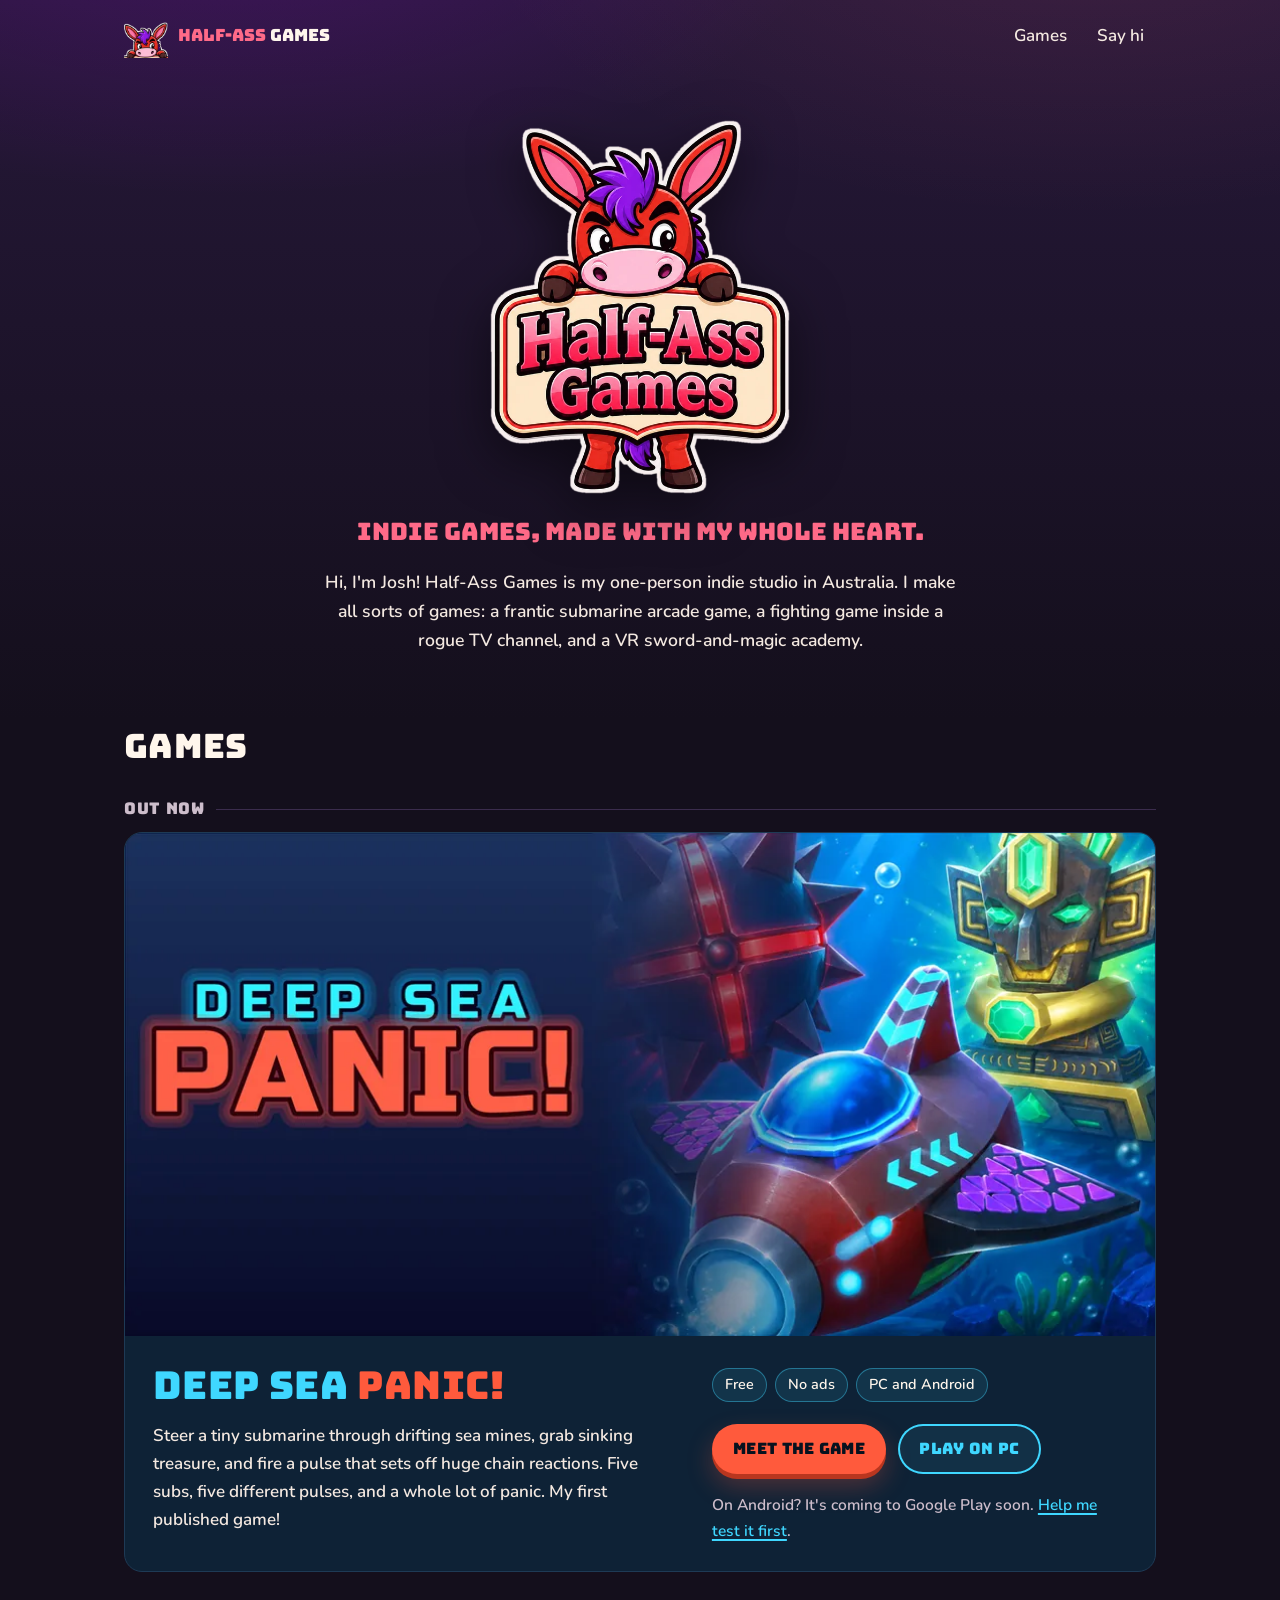
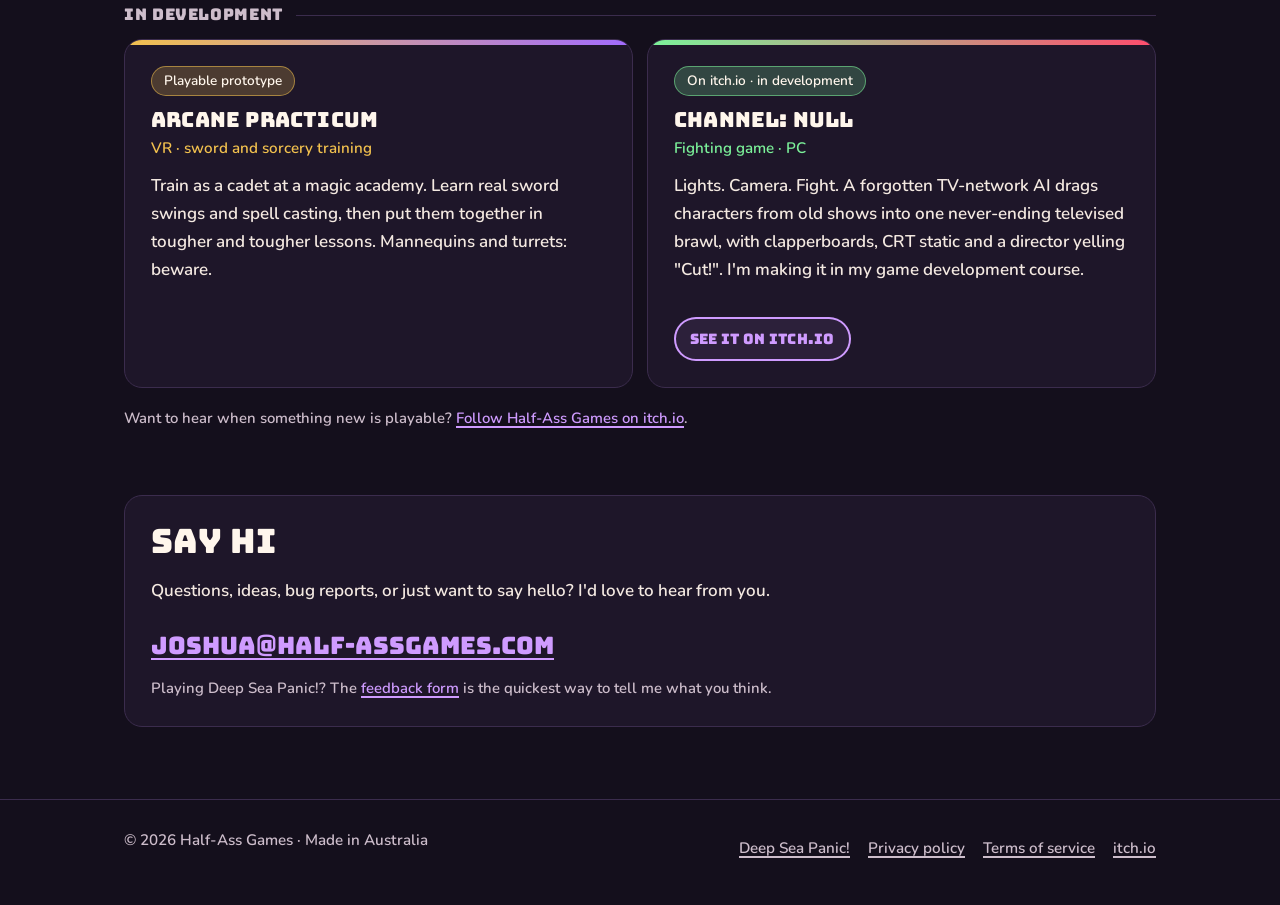
==== commit db1d1a4e: "Deep Sea Panic: Sub Pack privacy update and a Terms of Service page The privacy policy is now effect" ====
--- a/docs/index.html
+++ b/docs/index.html
@@ -160,6 +160,7 @@
       <ul>
         <li><a href="deep-sea-panic/">Deep Sea Panic!</a></li>
         <li><a href="deep-sea-panic/privacy/">Privacy policy</a></li>
+        <li><a href="deep-sea-panic/terms/">Terms of service</a></li>
         <li><a href="https://half-assgames.itch.io/">itch.io</a></li>
       </ul>
     </div>
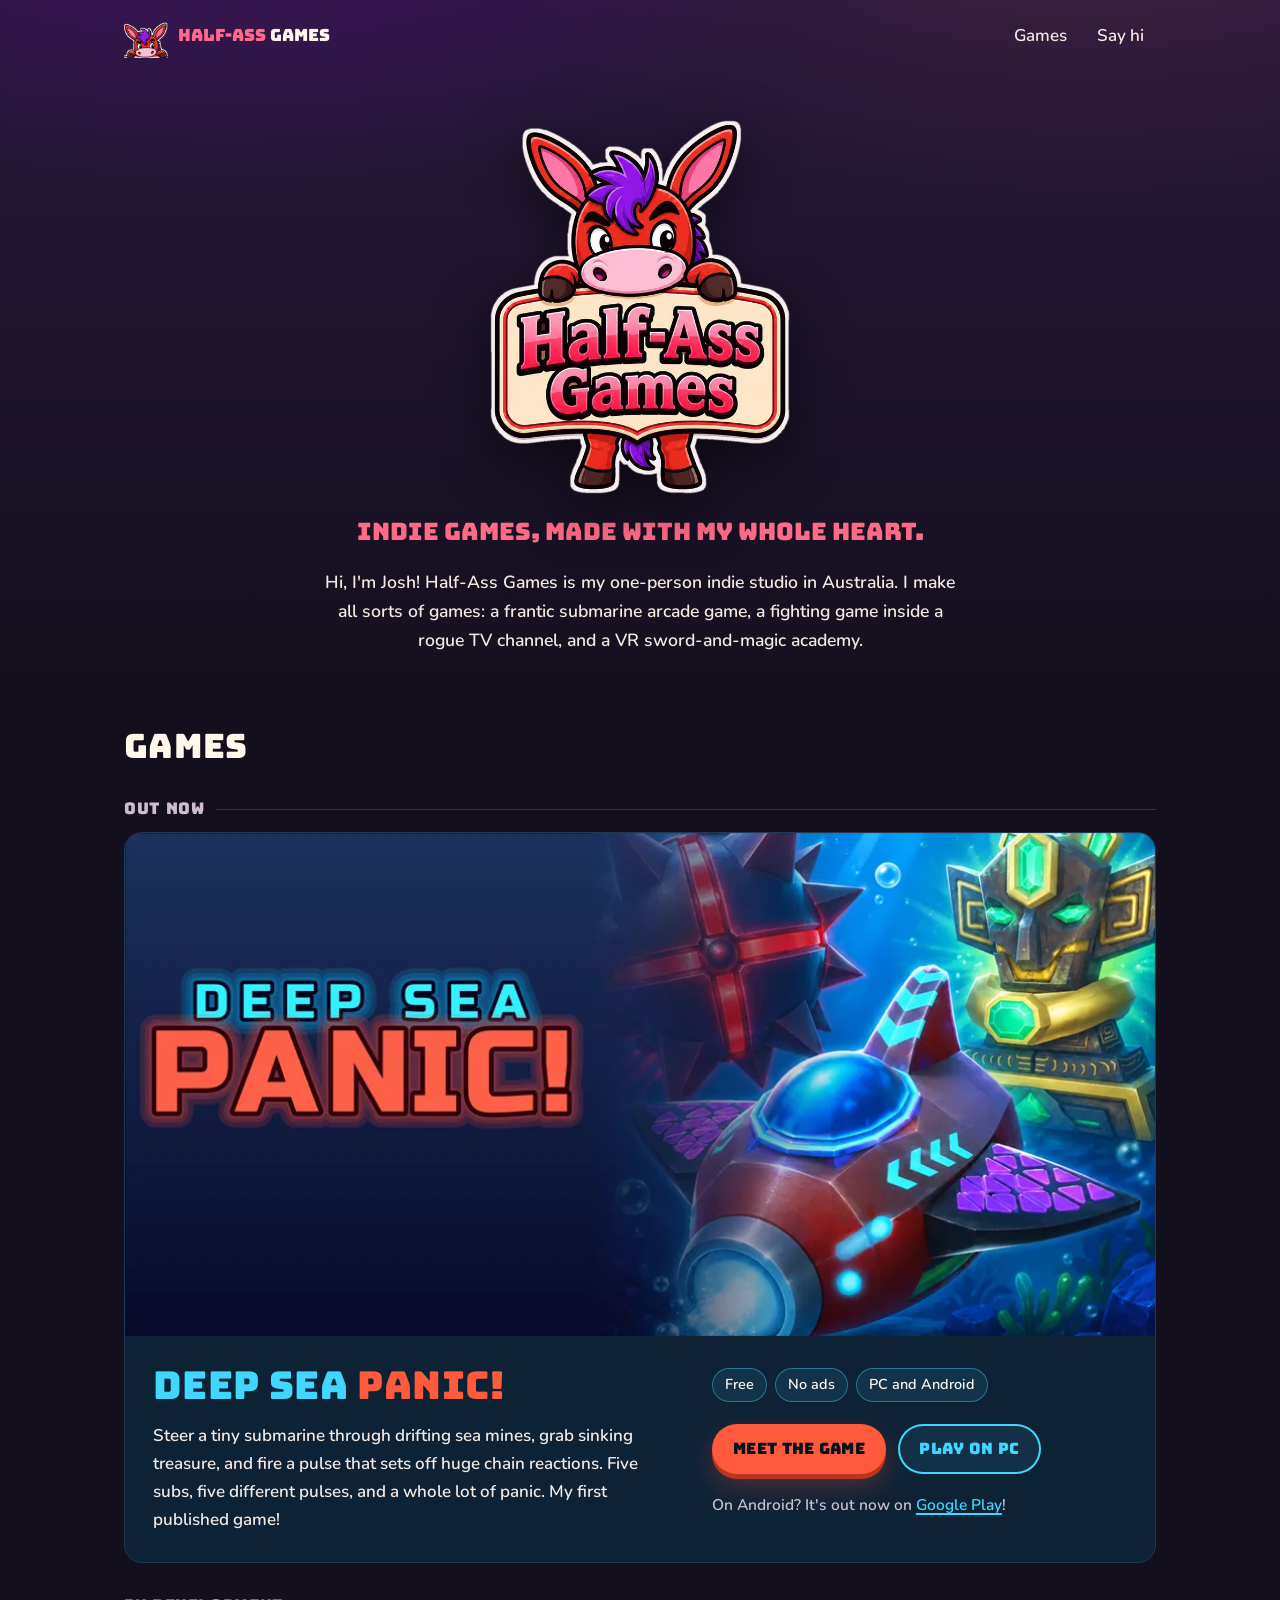
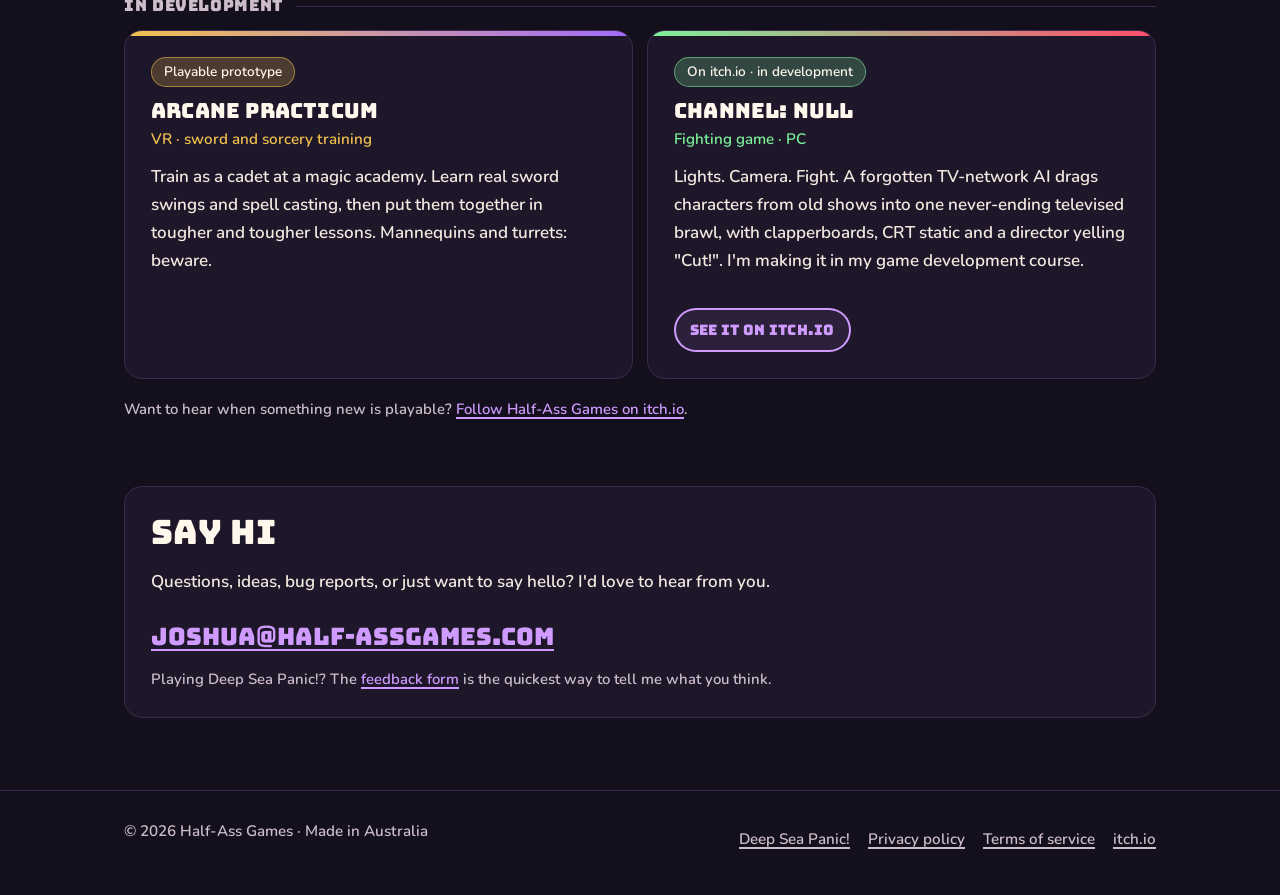
==== commit 08a96591: "Deep Sea Panic! is out on Google Play The tester steps are replaced by a "Get it on Google Play" car" ====
--- a/docs/index.html
+++ b/docs/index.html
@@ -97,8 +97,8 @@
                 <a class="btn btn-soft" href="https://half-assgames.itch.io/deepseapanic">Play on PC</a>
               </div>
               <p class="status">
-                On Android? It's coming to Google Play soon.
-                <a href="deep-sea-panic/#android">Help me test it first</a>.
+                On Android? It's out now on
+                <a href="https://play.google.com/store/apps/details?id=com.halfassgames.deepseapanic">Google Play</a>!
               </p>
             </div>
           </div>
